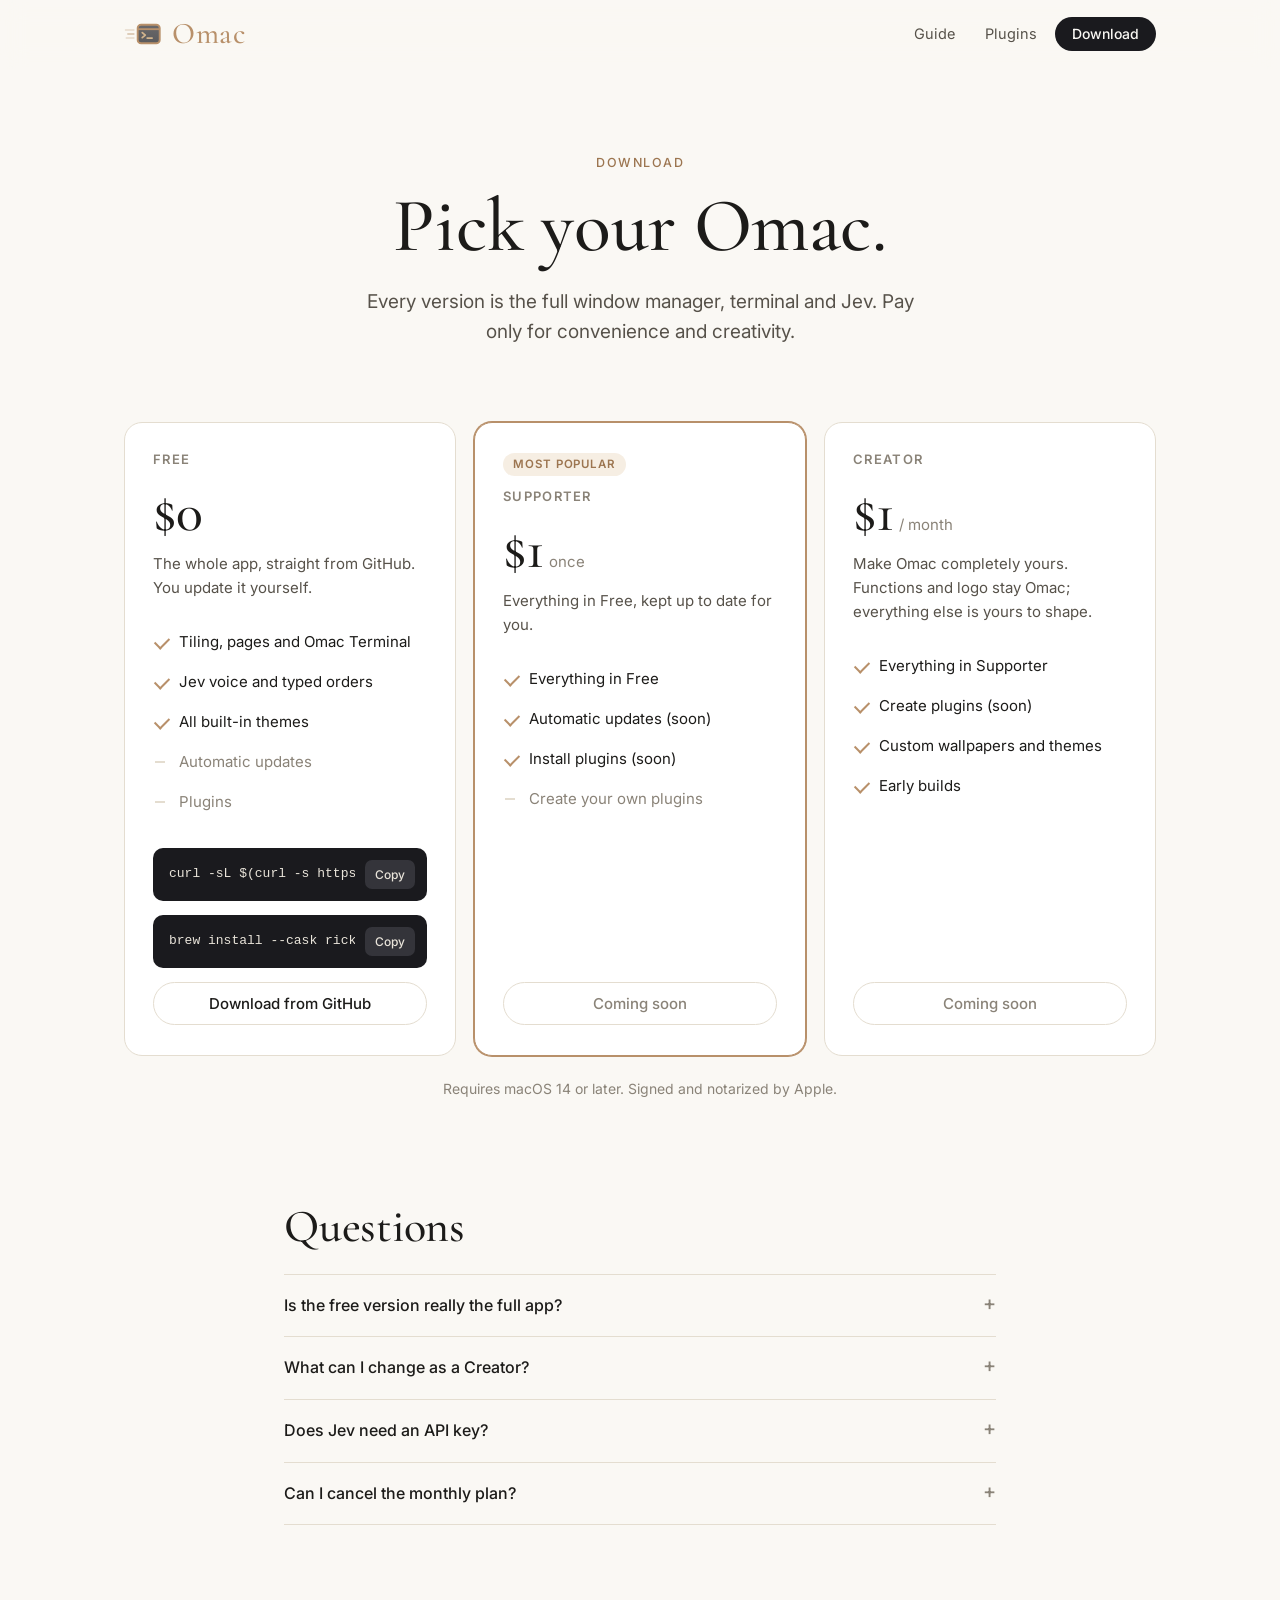
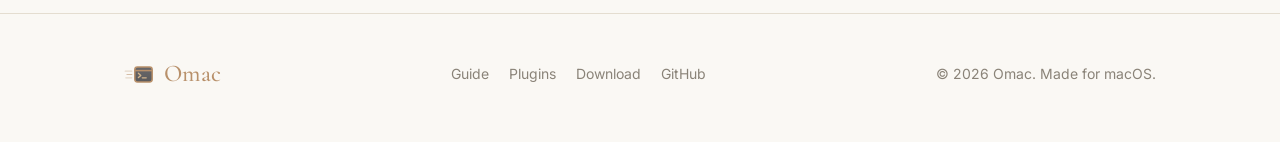
==== download.html @ 19d0bc52 "Download: Homebrew install Co-Authored-By: Claude Opus 5.5 <noreply@anthropic.com>" ====
<!doctype html><html lang="en"><head><meta charset="utf-8"><meta name="viewport" content="width=device-width,initial-scale=1">
<title>Download Omac</title><meta name="description" content="Omac is a tiling window manager for Mac with its own terminal and a voice partner, Jev.">
<link rel="icon" href="assets/omac-mark-light.svg"><link rel="stylesheet" href="assets/site.css"></head><body>
<header class="top"><div class="wrap nav">
<a class="brand" href="index.html"><img src="assets/omac-mark-light.svg" alt=""><span>Omac</span></a>
<nav class="links"><a href="guide.html" >Guide</a><a href="plugins.html" >Plugins</a><a class="btn btn-dark" href="download.html">Download</a></nav>
</div></header>
<main>
<div class="wrap hero" style="padding-bottom:40px">
  <div class="eyebrow">Download</div>
  <h1 style="margin-top:18px">Pick your Omac.</h1>
  <p class="lead">Every version is the full window manager, terminal and Jev. Pay only for convenience and creativity.</p>
</div>
<div class="wrap"><div class="tiers">
  <div class="tier">
    <div class="name">Free</div>
    <div class="price">$0</div>
    <p class="desc">The whole app, straight from GitHub. You update it yourself.</p>
    <ul><li>Tiling, pages and Omac Terminal</li><li>Jev voice and typed orders</li><li>All built-in themes</li><li class="no">Automatic updates</li><li class="no">Plugins</li></ul>
    <div class="cmd"><code>curl -sL $(curl -s https://api.github.com/repos/rickndanger-ctrl/omac/releases/latest | grep -o 'https://[^"]*\.dmg' | head -1) -o ~/Downloads/Omac.dmg && open ~/Downloads/Omac.dmg</code><button type="button">Copy</button></div>
    <div class="cmd"><code>brew install --cask rickndanger-ctrl/omac/omac</code><button type="button">Copy</button></div>
    <a class="btn btn-line" href="https://github.com/rickndanger-ctrl/omac/releases/latest">Download from GitHub</a>
  </div>
  <div class="tier featured">
    <span class="badge">Most popular</span>
    <div class="name">Supporter</div>
    <div class="price">$1<small>once</small></div>
    <p class="desc">Everything in Free, kept up to date for you.</p>
    <ul><li>Everything in Free</li><li>Automatic updates (soon)</li><li>Install plugins (soon)</li><li class="no">Create your own plugins</li></ul>
    <span class="btn btn-line" aria-disabled="true" style="justify-content:center;cursor:default;color:var(--ink-3)!important">Coming soon</span>
  </div>
  <div class="tier">
    <div class="name">Creator</div>
    <div class="price">$1<small>/ month</small></div>
    <p class="desc">Make Omac completely yours. Functions and logo stay Omac; everything else is yours to shape.</p>
    <ul><li>Everything in Supporter</li><li>Create plugins (soon)</li><li>Custom wallpapers and themes</li><li>Early builds</li></ul>
    <span class="btn btn-line" aria-disabled="true" style="justify-content:center;cursor:default;color:var(--ink-3)!important">Coming soon</span>
  </div>
</div>
<p class="muted" style="text-align:center;font-size:14px;margin-top:22px">Requires macOS 14 or later. Signed and notarized by Apple.</p>
</div>

<section><div class="wrap" style="max-width:760px">
  <h2 style="margin-bottom:22px">Questions</h2>
  <details><summary>Is the free version really the full app?</summary><p>Yes. Tiling, pages, Omac Terminal, Jev and every built-in theme. Paid versions add updates, plugins and creation tools.</p></details>
  <details><summary>What can I change as a Creator?</summary><p>Wallpapers, themes, and your own plugins. Omac's core functions and logo stay the same so it always works the way you expect.</p></details>
  <details><summary>Does Jev need an API key?</summary><p>Jev uses a key you add once in Settings. Simple window moves work offline.</p></details>
  <details><summary>Can I cancel the monthly plan?</summary><p>Any time. You keep the app and everything you made.</p></details>
</div></section>
</main>
<footer><div class="wrap row"><a class="brand" href="index.html"><img src="assets/omac-mark-light.svg" alt=""><span>Omac</span></a><nav><a href="guide.html">Guide</a><a href="plugins.html">Plugins</a><a href="download.html">Download</a><a href="https://github.com/rickndanger-ctrl/omac">GitHub</a></nav><span>© 2026 Omac. Made for macOS.</span></div></footer><script src="assets/site.js"></script></body></html>
---- assets/site.css ----
@import url('https://fonts.googleapis.com/css2?family=Cormorant+Garamond:wght@500;600&family=Inter:wght@400;500;600&family=JetBrains+Mono:wght@400;500&display=swap');

:root {
  --paper: #FAF8F4;
  --paper-2: #F2EEE6;
  --line: #E4DDD0;
  --ink: #1C1B19;
  --ink-2: #57524A;
  --ink-3: #8A8378;
  --tan: #B8906A;
  --tan-2: #9C7550;
  --tan-soft: #D2B48C;
  --smoke: #1A1A1E;
  --smoke-2: #26262B;
  --radius: 14px;
  --serif: 'Cormorant Garamond', Georgia, serif;
  --sans: 'Inter', -apple-system, BlinkMacSystemFont, 'Helvetica Neue', sans-serif;
  --mono: 'JetBrains Mono', ui-monospace, Menlo, monospace;
}

* { box-sizing: border-box; }
html { -webkit-text-size-adjust: 100%; }
body {
  margin: 0; background: var(--paper); color: var(--ink);
  font: 400 16px/1.6 var(--sans); -webkit-font-smoothing: antialiased;
}
a { color: inherit; text-decoration: none; }
img { max-width: 100%; display: block; }

.wrap { max-width: 1080px; margin: 0 auto; padding: 0 24px; }

/* Header */
header.top { position: sticky; top: 0; z-index: 10; background: rgba(250,248,244,.86); backdrop-filter: saturate(1.4) blur(12px); -webkit-backdrop-filter: saturate(1.4) blur(12px); border-bottom: 1px solid transparent; }
header.top.scrolled { border-bottom-color: var(--line); }
.nav { display: flex; align-items: center; justify-content: space-between; height: 68px; }
.brand { display: flex; align-items: center; gap: 10px; }
.brand img { width: 38px; height: auto; }
.brand span { font: 500 30px/1 var(--serif); letter-spacing: .02em; color: var(--tan); }
.links { display: flex; gap: 6px; align-items: center; }
.links a { font-size: 14.5px; color: var(--ink-2); padding: 8px 12px; border-radius: 999px; transition: color .15s, background .15s; }
.links a:hover { color: var(--ink); background: var(--paper-2); }
.links a.current { color: var(--ink); }
.links a.btn { color: var(--paper); }

/* Buttons */
.btn { display: inline-flex; align-items: center; gap: 8px; font: 500 15px/1 var(--sans); padding: 13px 20px; border-radius: 999px; border: 1px solid transparent; transition: background .15s, border-color .15s, transform .15s; cursor: pointer; }
.btn:active { transform: translateY(1px); }
.btn-dark { background: var(--smoke); color: var(--paper) !important; }
.btn-dark:hover { background: #000; }
.btn-tan { background: var(--tan); color: #fff !important; }
.btn-tan:hover { background: var(--tan-2); }
.btn-line { border-color: var(--line); color: var(--ink) !important; background: transparent; }
.btn-line:hover { border-color: var(--ink-3); }
.links .btn { padding: 9px 16px; font-size: 14px; }

/* Type */
.eyebrow { font: 500 12.5px/1 var(--sans); letter-spacing: .12em; text-transform: uppercase; color: var(--tan-2); }
h1, h2, h3 { font-family: var(--serif); font-weight: 500; letter-spacing: -.005em; margin: 0; }
h1 { font-size: clamp(44px, 7vw, 76px); line-height: 1.02; }
h2 { font-size: clamp(32px, 4.4vw, 46px); line-height: 1.08; }
h3 { font-size: 26px; line-height: 1.15; }
p.lead { font-size: 19px; color: var(--ink-2); max-width: 560px; }
.muted { color: var(--ink-3); }

/* Hero */
.hero { padding: 88px 0 56px; text-align: center; }
.hero .lead { margin: 22px auto 34px; }
.hero .actions { display: flex; gap: 12px; justify-content: center; flex-wrap: wrap; }
.hero .note { margin-top: 16px; font-size: 13.5px; color: var(--ink-3); }

/* Terminal */
.term { background: linear-gradient(180deg, var(--smoke-2), var(--smoke)); border-radius: 16px; box-shadow: 0 30px 60px -30px rgba(28,27,25,.45), 0 0 0 1px rgba(0,0,0,.04); overflow: hidden; text-align: left; }
.term .bar { display: flex; align-items: center; gap: 8px; padding: 13px 16px; border-bottom: 1px solid rgba(255,255,255,.06); }
.term .dot { width: 11px; height: 11px; border-radius: 50%; background: #3A3A40; }
.term .title { margin-left: 10px; font: 500 12.5px/1 var(--sans); color: #8E8A84; }
.term pre { margin: 0; padding: 22px 24px 26px; font: 400 14.5px/1.75 var(--mono); color: #E9E4DA; white-space: pre-wrap; word-break: break-word; }
.term .p { color: var(--tan-soft); }
.term .j { color: #CDB08A; }
.term .d { color: #8E8A84; }
.term.framed { outline: 3px solid #F2C94C; outline-offset: -3px; }
.showcase { max-width: 820px; margin: 12px auto 0; }

/* Sections */
section { padding: 88px 0; }
section.alt { background: var(--paper-2); border-top: 1px solid var(--line); border-bottom: 1px solid var(--line); }
.head { max-width: 640px; margin-bottom: 44px; }
.head p { color: var(--ink-2); font-size: 17.5px; margin: 14px 0 0; }
.grid { display: grid; gap: 18px; grid-template-columns: repeat(3, 1fr); }
.card { background: #fff; border: 1px solid var(--line); border-radius: var(--radius); padding: 26px; }
.card h3 { font-size: 24px; margin-bottom: 8px; }
.card p { margin: 0; color: var(--ink-2); font-size: 15.5px; }
.card .k { font: 500 12px/1 var(--mono); color: var(--tan-2); background: var(--paper-2); border: 1px solid var(--line); border-radius: 6px; padding: 5px 7px; display: inline-block; margin-bottom: 16px; }

.split { display: grid; grid-template-columns: 1fr 1.1fr; gap: 56px; align-items: center; }
.list { list-style: none; padding: 0; margin: 24px 0 0; }
.list li { padding: 14px 0; border-top: 1px solid var(--line); display: flex; gap: 14px; }
.list li:last-child { border-bottom: 1px solid var(--line); }
.list b { font-weight: 600; min-width: 132px; }
.list span { color: var(--ink-2); }
kbd { font: 500 12.5px/1 var(--mono); background: #fff; border: 1px solid var(--line); border-bottom-width: 2px; border-radius: 6px; padding: 4px 7px; }

/* Pricing */
.tiers { display: grid; grid-template-columns: repeat(3, 1fr); gap: 18px; align-items: stretch; }
.tier { min-width: 0; background: #fff; border: 1px solid var(--line); border-radius: 18px; padding: 30px 28px; display: flex; flex-direction: column; }
.tier.featured { border-color: var(--tan); box-shadow: 0 0 0 1px var(--tan); }
.tier .name { font: 600 13px/1 var(--sans); letter-spacing: .1em; text-transform: uppercase; color: var(--ink-3); }
.tier .price { font: 500 56px/1 var(--serif); margin: 18px 0 4px; }
.tier .price small { font: 400 15px var(--sans); color: var(--ink-3); margin-left: 4px; }
.tier .desc { color: var(--ink-2); font-size: 15px; margin: 8px 0 22px; min-height: 48px; }
.tier ul { list-style: none; padding: 0; margin: 0 0 26px; flex: 1; }
.tier li { font-size: 15px; padding: 8px 0 8px 26px; position: relative; color: var(--ink); }
.tier li::before { content: ''; position: absolute; left: 2px; top: 15px; width: 12px; height: 7px; border-left: 2px solid var(--tan); border-bottom: 2px solid var(--tan); transform: rotate(-45deg); }
.tier li.no { color: var(--ink-3); }
.tier li.no::before { border: 0; height: 2px; width: 10px; background: var(--line); top: 19px; transform: none; }
.tier .btn { justify-content: center; width: 100%; }
.badge { align-self: flex-start; font: 600 11.5px/1 var(--sans); letter-spacing: .08em; text-transform: uppercase; color: var(--tan-2); background: #F6EEE3; border-radius: 999px; padding: 6px 10px; margin-bottom: 14px; }

.cmd { display: flex; align-items: center; gap: 10px; background: var(--smoke); color: #E9E4DA; border-radius: 10px; padding: 12px 12px 12px 16px; font: 400 13px/1.4 var(--mono); margin: 0 0 14px; }
.cmd code { flex: 1; min-width: 0; overflow-x: auto; white-space: nowrap; scrollbar-width: none; }
.cmd button { font: 500 12px var(--sans); background: #34343A; color: #E9E4DA; border: 0; border-radius: 7px; padding: 7px 10px; cursor: pointer; }
.cmd button:hover { background: #45454C; }

/* Steps */
.steps { counter-reset: s; display: grid; gap: 14px; }
.step { display: grid; grid-template-columns: 44px 1fr; gap: 18px; background: #fff; border: 1px solid var(--line); border-radius: var(--radius); padding: 22px 24px; }
.step::before { counter-increment: s; content: counter(s); font: 500 26px/1 var(--serif); color: var(--tan); }
.step h3 { font-size: 23px; margin-bottom: 4px; }
.step p { margin: 0; color: var(--ink-2); }

/* FAQ */
details { border-top: 1px solid var(--line); padding: 18px 0; }
details:last-of-type { border-bottom: 1px solid var(--line); }
summary { cursor: pointer; font-weight: 500; list-style: none; display: flex; justify-content: space-between; }
summary::after { content: '+'; color: var(--ink-3); font-size: 20px; line-height: 1; }
details[open] summary::after { content: '–'; }
details p { color: var(--ink-2); margin: 10px 0 0; }

/* Footer */
footer { padding: 48px 0 56px; border-top: 1px solid var(--line); font-size: 14px; color: var(--ink-3); }
footer .row { display: flex; justify-content: space-between; align-items: center; gap: 20px; flex-wrap: wrap; }
footer .brand span { font-size: 24px; }
footer .brand img { width: 30px; }
footer nav { display: flex; gap: 20px; }
footer nav a:hover { color: var(--ink); }

@media (max-width: 860px) {
  .grid, .tiers { grid-template-columns: 1fr; }
  .split { grid-template-columns: 1fr; gap: 32px; }
  .links a:not(.btn) { display: none; }
  .hero { padding-top: 56px; }
  section { padding: 64px 0; }
  .list li { flex-direction: column; gap: 2px; }
}
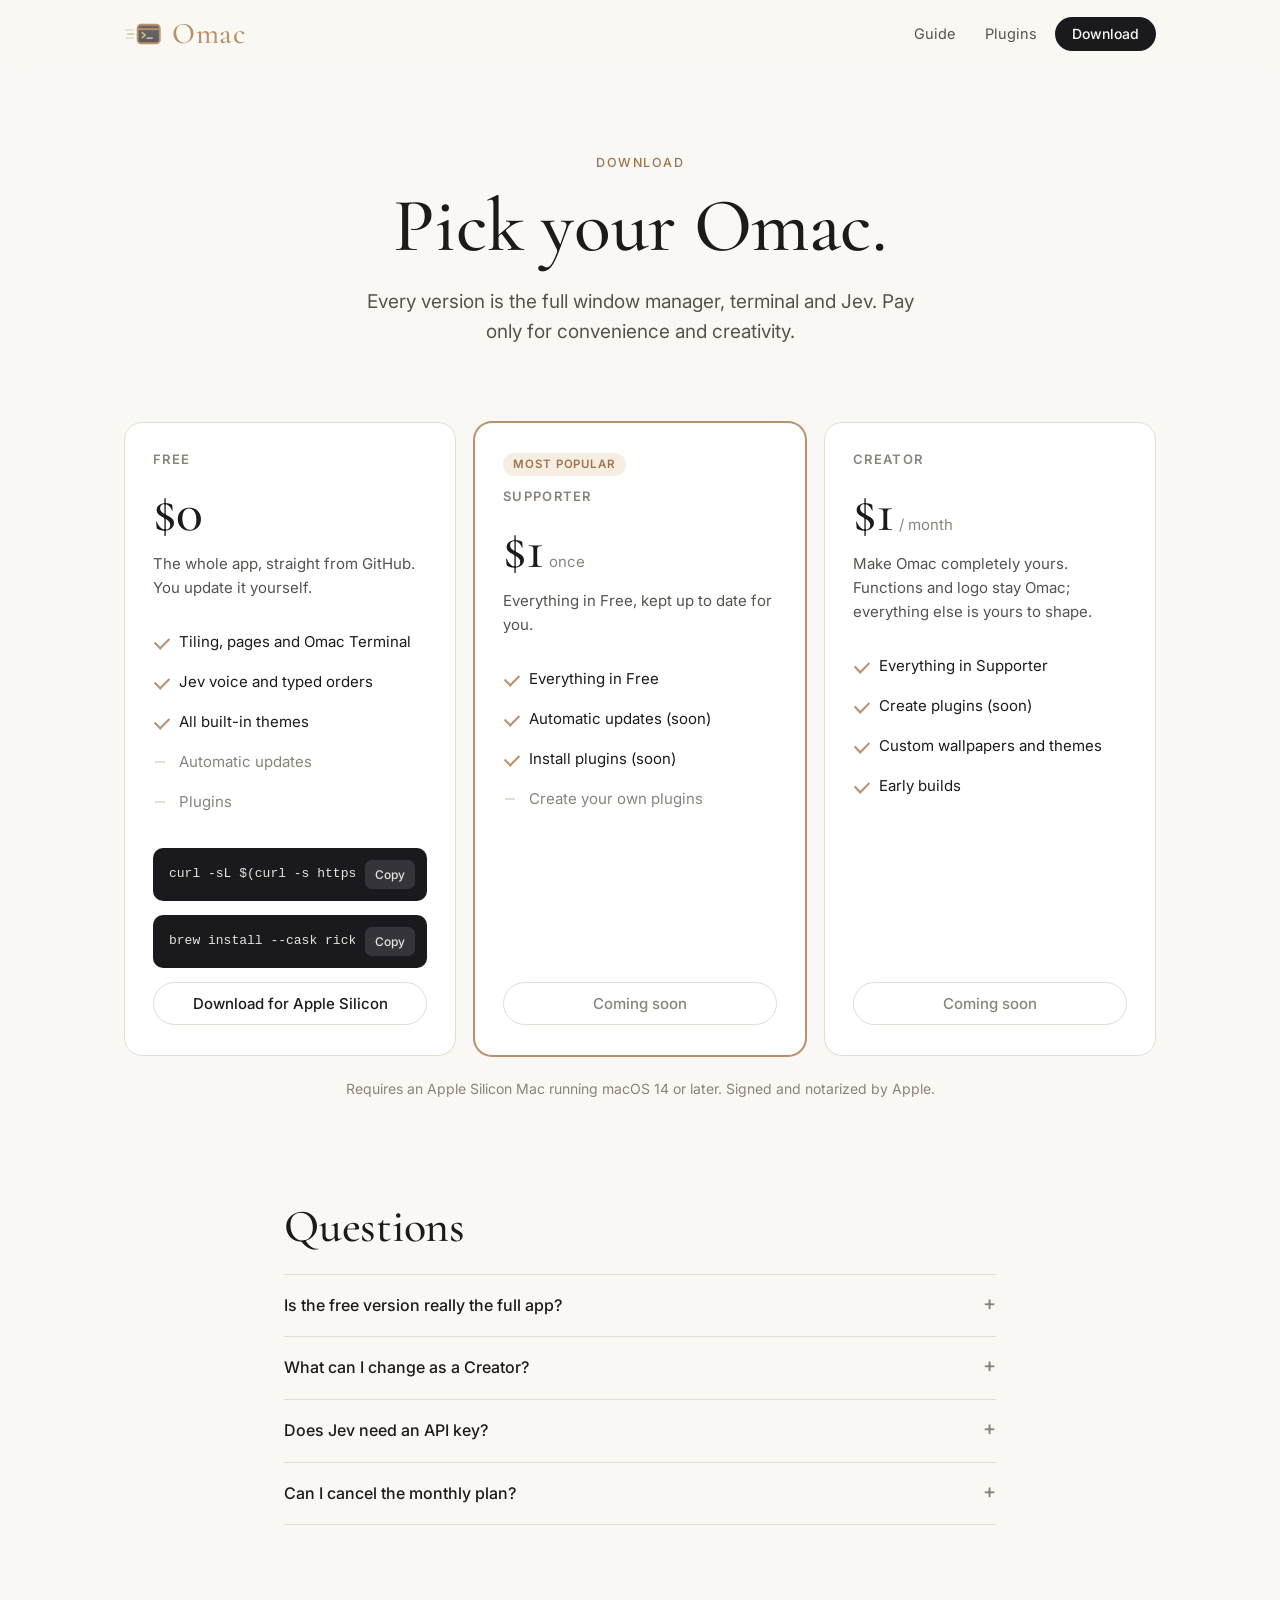
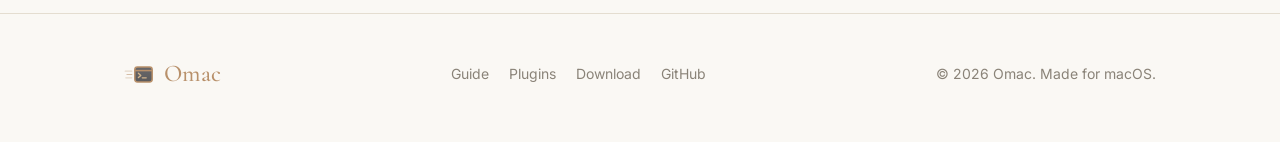
==== commit 3ffa216e: "site: feature demo and label Apple Silicon downloads" ====
--- a/download.html
+++ b/download.html
@@ -19,7 +19,7 @@
     <ul><li>Tiling, pages and Omac Terminal</li><li>Jev voice and typed orders</li><li>All built-in themes</li><li class="no">Automatic updates</li><li class="no">Plugins</li></ul>
     <div class="cmd"><code>curl -sL $(curl -s https://api.github.com/repos/rickndanger-ctrl/omac/releases/latest | grep -o 'https://[^"]*\.dmg' | head -1) -o ~/Downloads/Omac.dmg && open ~/Downloads/Omac.dmg</code><button type="button">Copy</button></div>
     <div class="cmd"><code>brew install --cask rickndanger-ctrl/omac/omac</code><button type="button">Copy</button></div>
-    <a class="btn btn-line" href="https://github.com/rickndanger-ctrl/omac/releases/latest">Download from GitHub</a>
+    <a class="btn btn-line" href="https://github.com/rickndanger-ctrl/omac/releases/latest">Download for Apple Silicon</a>
   </div>
   <div class="tier featured">
     <span class="badge">Most popular</span>
@@ -37,7 +37,7 @@
     <span class="btn btn-line" aria-disabled="true" style="justify-content:center;cursor:default;color:var(--ink-3)!important">Coming soon</span>
   </div>
 </div>
-<p class="muted" style="text-align:center;font-size:14px;margin-top:22px">Requires macOS 14 or later. Signed and notarized by Apple.</p>
+<p class="muted" style="text-align:center;font-size:14px;margin-top:22px">Requires an Apple Silicon Mac running macOS 14 or later. Signed and notarized by Apple.</p>
 </div>
 
 <section><div class="wrap" style="max-width:760px">
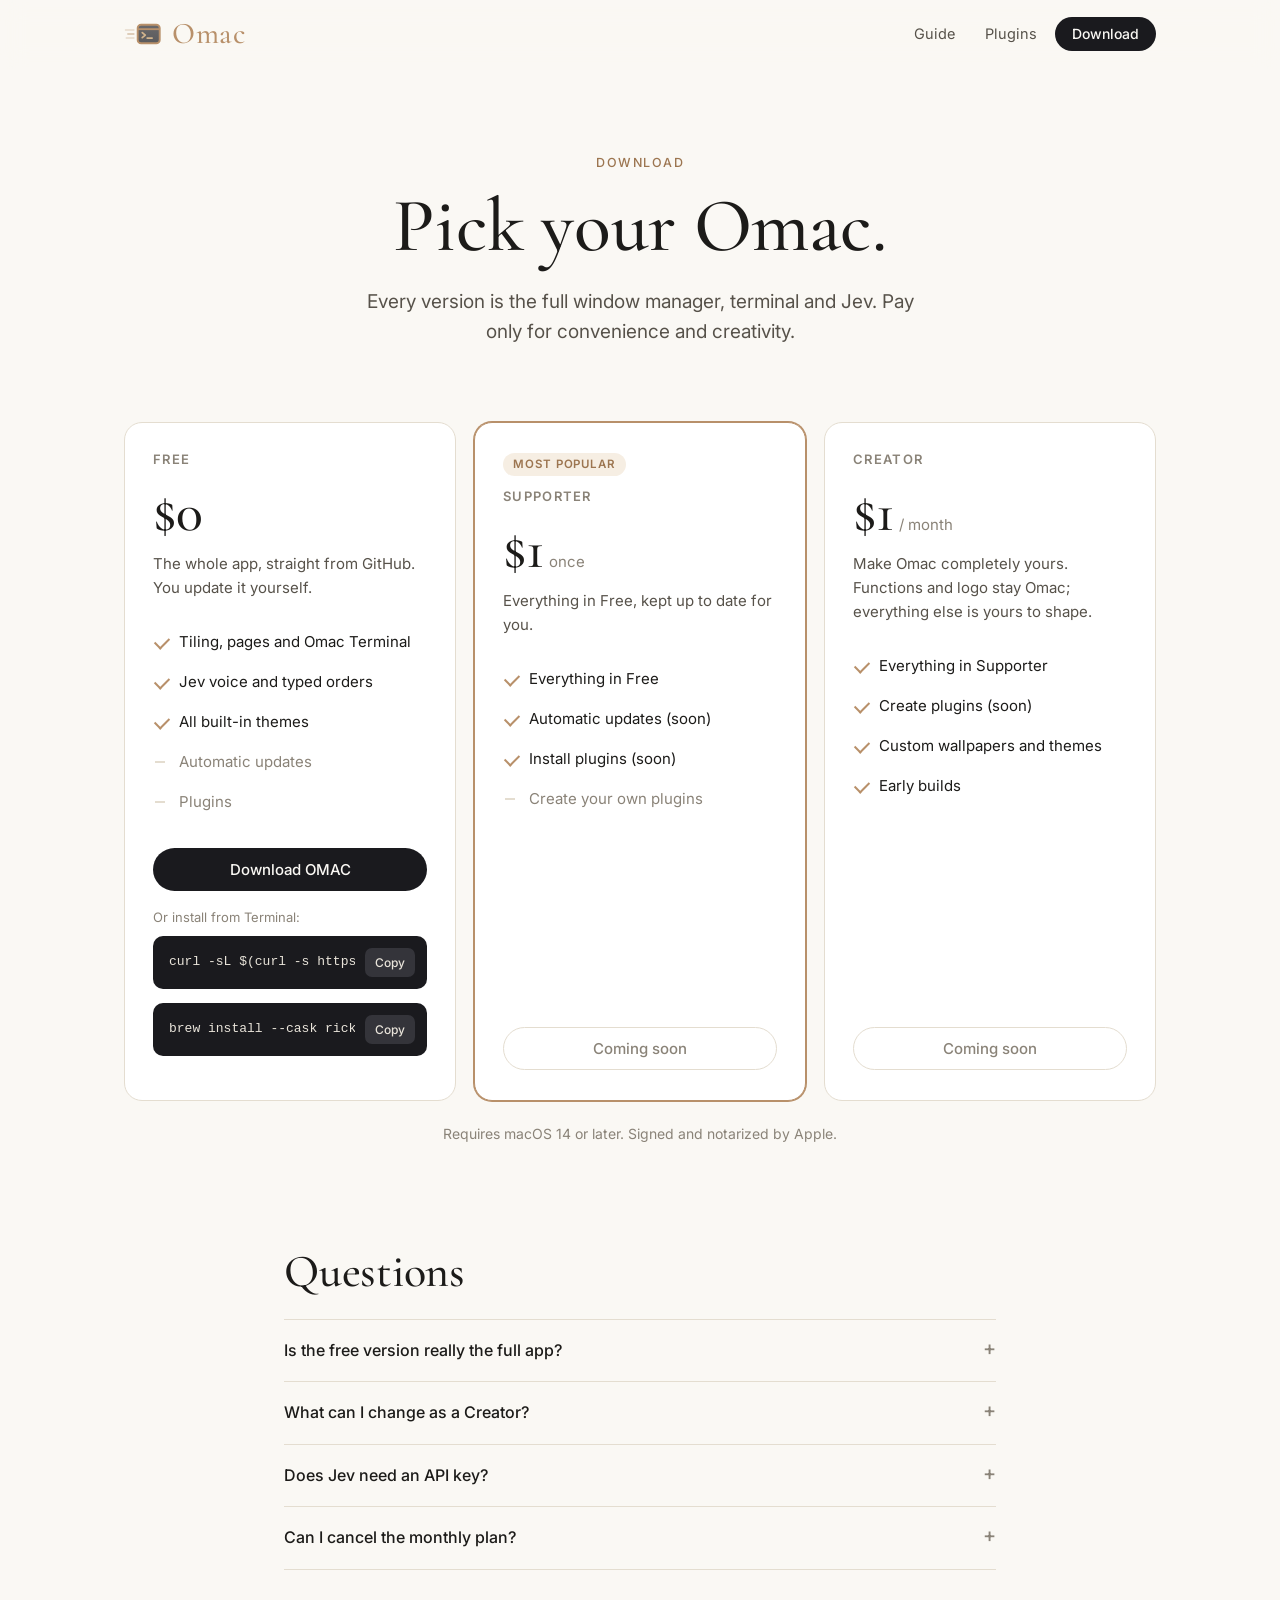
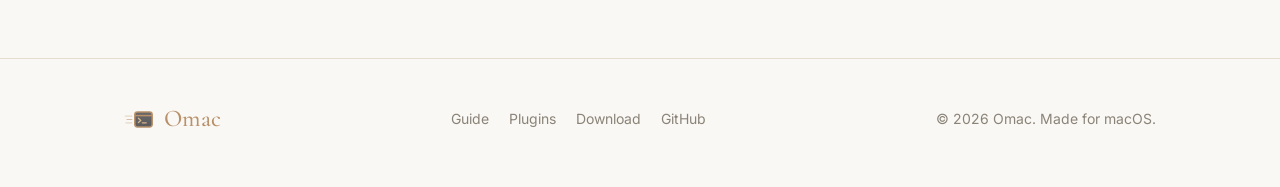
==== commit f5402eee: "Download: big Download button first; terminal commands underneath Co-Authored-By: Claude Opus 5.5 <n" ====
--- a/download.html
+++ b/download.html
@@ -17,9 +17,11 @@
     <div class="price">$0</div>
     <p class="desc">The whole app, straight from GitHub. You update it yourself.</p>
     <ul><li>Tiling, pages and Omac Terminal</li><li>Jev voice and typed orders</li><li>All built-in themes</li><li class="no">Automatic updates</li><li class="no">Plugins</li></ul>
+    <a class="btn btn-dark" href="https://github.com/rickndanger-ctrl/omac/releases/latest" style="justify-content:center;width:100%;margin-bottom:16px">Download OMAC</a>
+    <p class="muted" style="font-size:13px;margin:0 0 8px">Or install from Terminal:</p>
     <div class="cmd"><code>curl -sL $(curl -s https://api.github.com/repos/rickndanger-ctrl/omac/releases/latest | grep -o 'https://[^"]*\.dmg' | head -1) -o ~/Downloads/Omac.dmg && open ~/Downloads/Omac.dmg</code><button type="button">Copy</button></div>
     <div class="cmd"><code>brew install --cask rickndanger-ctrl/omac/omac</code><button type="button">Copy</button></div>
-    <a class="btn btn-line" href="https://github.com/rickndanger-ctrl/omac/releases/latest">Download for Apple Silicon</a>
+
   </div>
   <div class="tier featured">
     <span class="badge">Most popular</span>
@@ -37,7 +39,7 @@
     <span class="btn btn-line" aria-disabled="true" style="justify-content:center;cursor:default;color:var(--ink-3)!important">Coming soon</span>
   </div>
 </div>
-<p class="muted" style="text-align:center;font-size:14px;margin-top:22px">Requires an Apple Silicon Mac running macOS 14 or later. Signed and notarized by Apple.</p>
+<p class="muted" style="text-align:center;font-size:14px;margin-top:22px">Requires macOS 14 or later. Signed and notarized by Apple.</p>
 </div>
 
 <section><div class="wrap" style="max-width:760px">
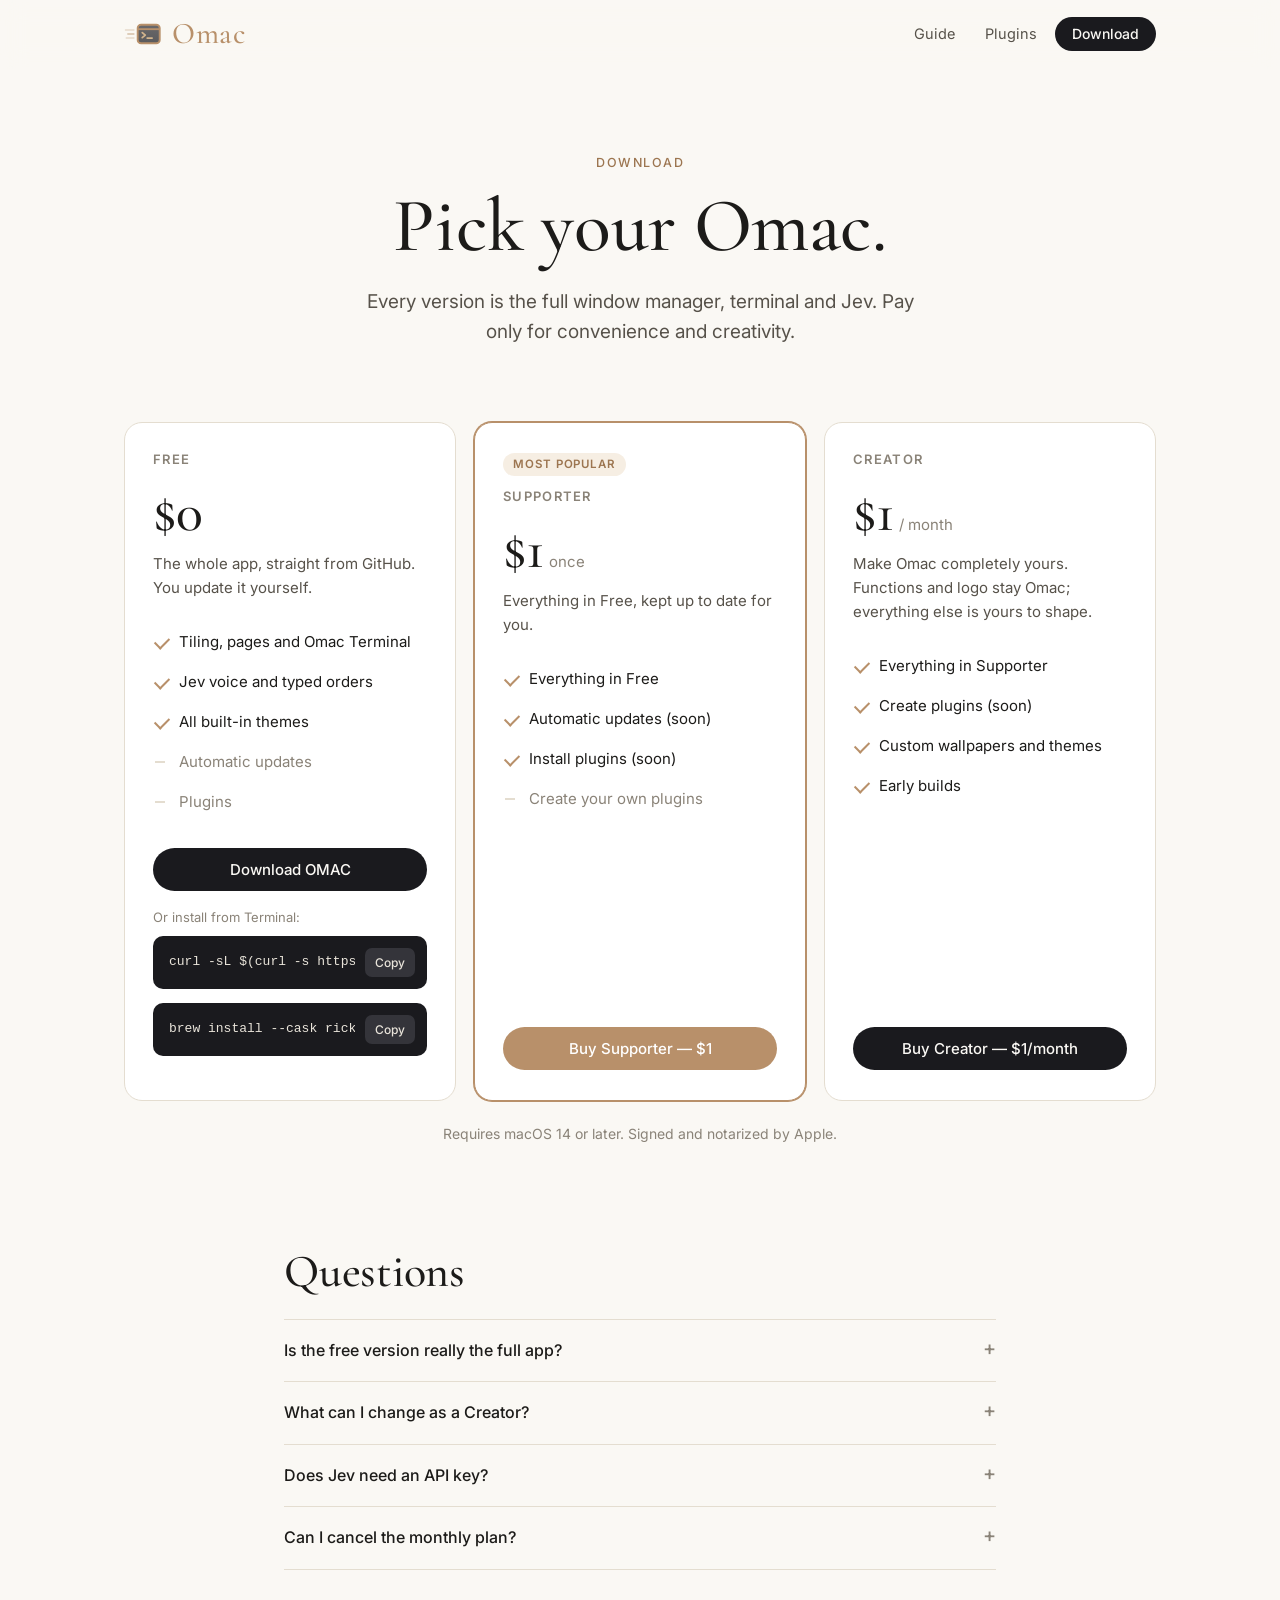
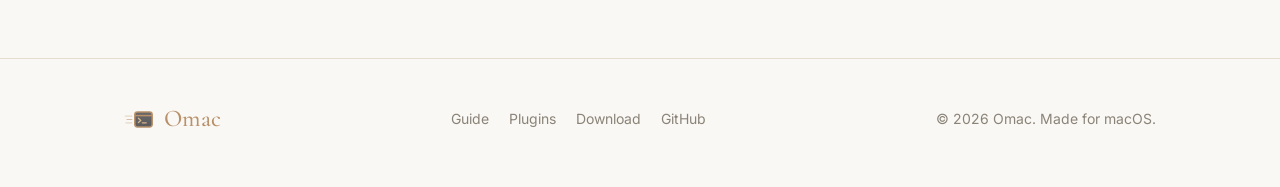
==== commit a4035ea4: "Site: turn on Supporter and Creator purchases Co-Authored-By: Claude Sonnet 5.5 <noreply@anthropic.c" ====
--- a/download.html
+++ b/download.html
@@ -17,7 +17,7 @@
     <div class="price">$0</div>
     <p class="desc">The whole app, straight from GitHub. You update it yourself.</p>
     <ul><li>Tiling, pages and Omac Terminal</li><li>Jev voice and typed orders</li><li>All built-in themes</li><li class="no">Automatic updates</li><li class="no">Plugins</li></ul>
-    <a class="btn btn-dark" href="https://github.com/rickndanger-ctrl/omac/releases/latest" style="justify-content:center;width:100%;margin-bottom:16px">Download OMAC</a>
+    <a class="btn btn-dark" href="https://github.com/rickndanger-ctrl/omac/releases/latest/download/OMAC.dmg" style="justify-content:center;width:100%;margin-bottom:16px">Download OMAC</a>
     <p class="muted" style="font-size:13px;margin:0 0 8px">Or install from Terminal:</p>
     <div class="cmd"><code>curl -sL $(curl -s https://api.github.com/repos/rickndanger-ctrl/omac/releases/latest | grep -o 'https://[^"]*\.dmg' | head -1) -o ~/Downloads/Omac.dmg && open ~/Downloads/Omac.dmg</code><button type="button">Copy</button></div>
     <div class="cmd"><code>brew install --cask rickndanger-ctrl/omac/omac</code><button type="button">Copy</button></div>
@@ -29,14 +29,14 @@
     <div class="price">$1<small>once</small></div>
     <p class="desc">Everything in Free, kept up to date for you.</p>
     <ul><li>Everything in Free</li><li>Automatic updates (soon)</li><li>Install plugins (soon)</li><li class="no">Create your own plugins</li></ul>
-    <span class="btn btn-line" aria-disabled="true" style="justify-content:center;cursor:default;color:var(--ink-3)!important">Coming soon</span>
+    <a class="btn btn-tan" href="https://getomac.lemonsqueezy.com/checkout/buy/ee8caa9b-859d-4a25-8bcc-181490e19bf2" style="justify-content:center;width:100%">Buy Supporter — $1</a>
   </div>
   <div class="tier">
     <div class="name">Creator</div>
     <div class="price">$1<small>/ month</small></div>
     <p class="desc">Make Omac completely yours. Functions and logo stay Omac; everything else is yours to shape.</p>
     <ul><li>Everything in Supporter</li><li>Create plugins (soon)</li><li>Custom wallpapers and themes</li><li>Early builds</li></ul>
-    <span class="btn btn-line" aria-disabled="true" style="justify-content:center;cursor:default;color:var(--ink-3)!important">Coming soon</span>
+    <a class="btn btn-dark" href="https://getomac.lemonsqueezy.com/checkout/buy/1d53c1a7-3a0c-4bc6-9d89-01c53b2e0acd" style="justify-content:center;width:100%">Buy Creator — $1/month</a>
   </div>
 </div>
 <p class="muted" style="text-align:center;font-size:14px;margin-top:22px">Requires macOS 14 or later. Signed and notarized by Apple.</p>
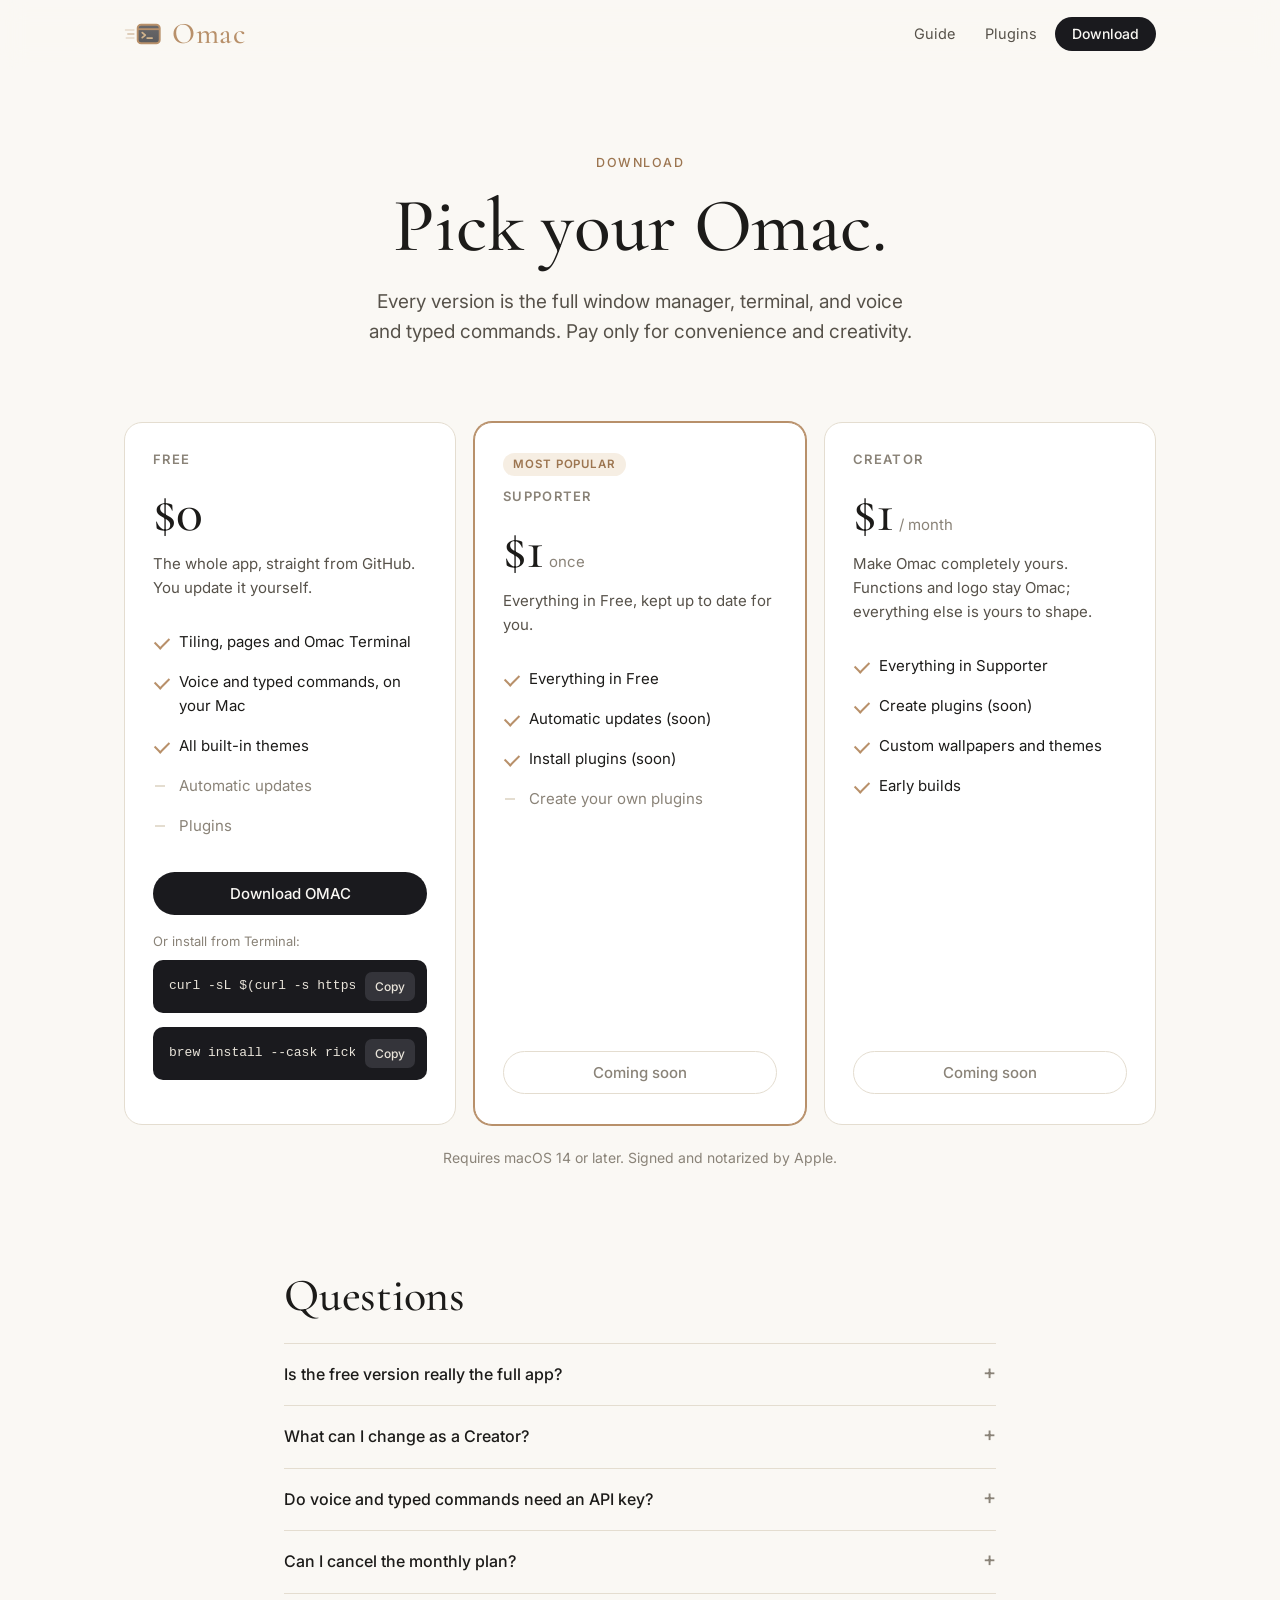
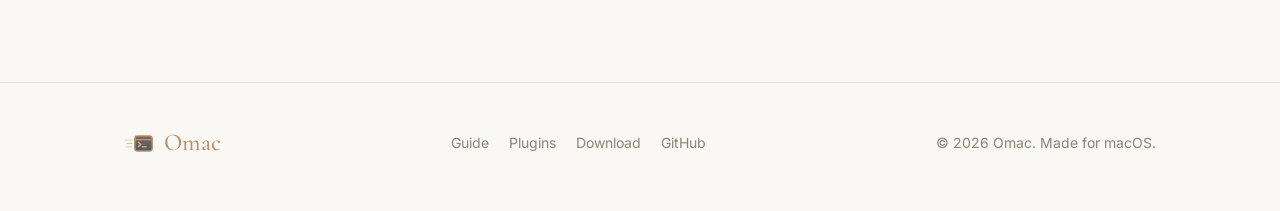
==== commit 89ab5929: "Site: voice and typed commands run on your Mac; remove Jev wording Matches Beta 28 RC61, where windo" ====
--- a/download.html
+++ b/download.html
@@ -1,5 +1,5 @@
 <!doctype html><html lang="en"><head><meta charset="utf-8"><meta name="viewport" content="width=device-width,initial-scale=1">
-<title>Download Omac</title><meta name="description" content="Omac is a tiling window manager for Mac with its own terminal and a voice partner, Jev.">
+<title>Download Omac</title><meta name="description" content="Omac is a tiling window manager for Mac with its own terminal and voice and typed commands that run on your Mac.">
 <link rel="icon" href="assets/omac-mark-light.svg"><link rel="stylesheet" href="assets/site.css"></head><body>
 <header class="top"><div class="wrap nav">
 <a class="brand" href="index.html"><img src="assets/omac-mark-light.svg" alt=""><span>Omac</span></a>
@@ -9,14 +9,14 @@
 <div class="wrap hero" style="padding-bottom:40px">
   <div class="eyebrow">Download</div>
   <h1 style="margin-top:18px">Pick your Omac.</h1>
-  <p class="lead">Every version is the full window manager, terminal and Jev. Pay only for convenience and creativity.</p>
+  <p class="lead">Every version is the full window manager, terminal, and voice and typed commands. Pay only for convenience and creativity.</p>
 </div>
 <div class="wrap"><div class="tiers">
   <div class="tier">
     <div class="name">Free</div>
     <div class="price">$0</div>
     <p class="desc">The whole app, straight from GitHub. You update it yourself.</p>
-    <ul><li>Tiling, pages and Omac Terminal</li><li>Jev voice and typed orders</li><li>All built-in themes</li><li class="no">Automatic updates</li><li class="no">Plugins</li></ul>
+    <ul><li>Tiling, pages and Omac Terminal</li><li>Voice and typed commands, on your Mac</li><li>All built-in themes</li><li class="no">Automatic updates</li><li class="no">Plugins</li></ul>
     <a class="btn btn-dark" href="https://github.com/rickndanger-ctrl/omac/releases/latest/download/OMAC.dmg" style="justify-content:center;width:100%;margin-bottom:16px">Download OMAC</a>
     <p class="muted" style="font-size:13px;margin:0 0 8px">Or install from Terminal:</p>
     <div class="cmd"><code>curl -sL $(curl -s https://api.github.com/repos/rickndanger-ctrl/omac/releases/latest | grep -o 'https://[^"]*\.dmg' | head -1) -o ~/Downloads/Omac.dmg && open ~/Downloads/Omac.dmg</code><button type="button">Copy</button></div>
@@ -29,14 +29,14 @@
     <div class="price">$1<small>once</small></div>
     <p class="desc">Everything in Free, kept up to date for you.</p>
     <ul><li>Everything in Free</li><li>Automatic updates (soon)</li><li>Install plugins (soon)</li><li class="no">Create your own plugins</li></ul>
-    <a class="btn btn-tan" href="https://getomac.lemonsqueezy.com/checkout/buy/ee8caa9b-859d-4a25-8bcc-181490e19bf2" style="justify-content:center;width:100%">Buy Supporter — $1</a>
+    <span class="btn btn-line" aria-disabled="true" style="justify-content:center;cursor:default;color:var(--ink-3)!important">Coming soon</span>
   </div>
   <div class="tier">
     <div class="name">Creator</div>
     <div class="price">$1<small>/ month</small></div>
     <p class="desc">Make Omac completely yours. Functions and logo stay Omac; everything else is yours to shape.</p>
     <ul><li>Everything in Supporter</li><li>Create plugins (soon)</li><li>Custom wallpapers and themes</li><li>Early builds</li></ul>
-    <a class="btn btn-dark" href="https://getomac.lemonsqueezy.com/checkout/buy/1d53c1a7-3a0c-4bc6-9d89-01c53b2e0acd" style="justify-content:center;width:100%">Buy Creator — $1/month</a>
+    <span class="btn btn-line" aria-disabled="true" style="justify-content:center;cursor:default;color:var(--ink-3)!important">Coming soon</span>
   </div>
 </div>
 <p class="muted" style="text-align:center;font-size:14px;margin-top:22px">Requires macOS 14 or later. Signed and notarized by Apple.</p>
@@ -44,9 +44,9 @@
 
 <section><div class="wrap" style="max-width:760px">
   <h2 style="margin-bottom:22px">Questions</h2>
-  <details><summary>Is the free version really the full app?</summary><p>Yes. Tiling, pages, Omac Terminal, Jev and every built-in theme. Paid versions add updates, plugins and creation tools.</p></details>
+  <details><summary>Is the free version really the full app?</summary><p>Yes. Tiling, pages, Omac Terminal, voice and typed commands, and every built-in theme. Paid versions add updates, plugins and creation tools.</p></details>
   <details><summary>What can I change as a Creator?</summary><p>Wallpapers, themes, and your own plugins. Omac's core functions and logo stay the same so it always works the way you expect.</p></details>
-  <details><summary>Does Jev need an API key?</summary><p>Jev uses a key you add once in Settings. Simple window moves work offline.</p></details>
+  <details><summary>Do voice and typed commands need an API key?</summary><p>No. OMAC handles window commands on your Mac. Voice needs microphone permission and on-device speech recognition.</p></details>
   <details><summary>Can I cancel the monthly plan?</summary><p>Any time. You keep the app and everything you made.</p></details>
 </div></section>
 </main>
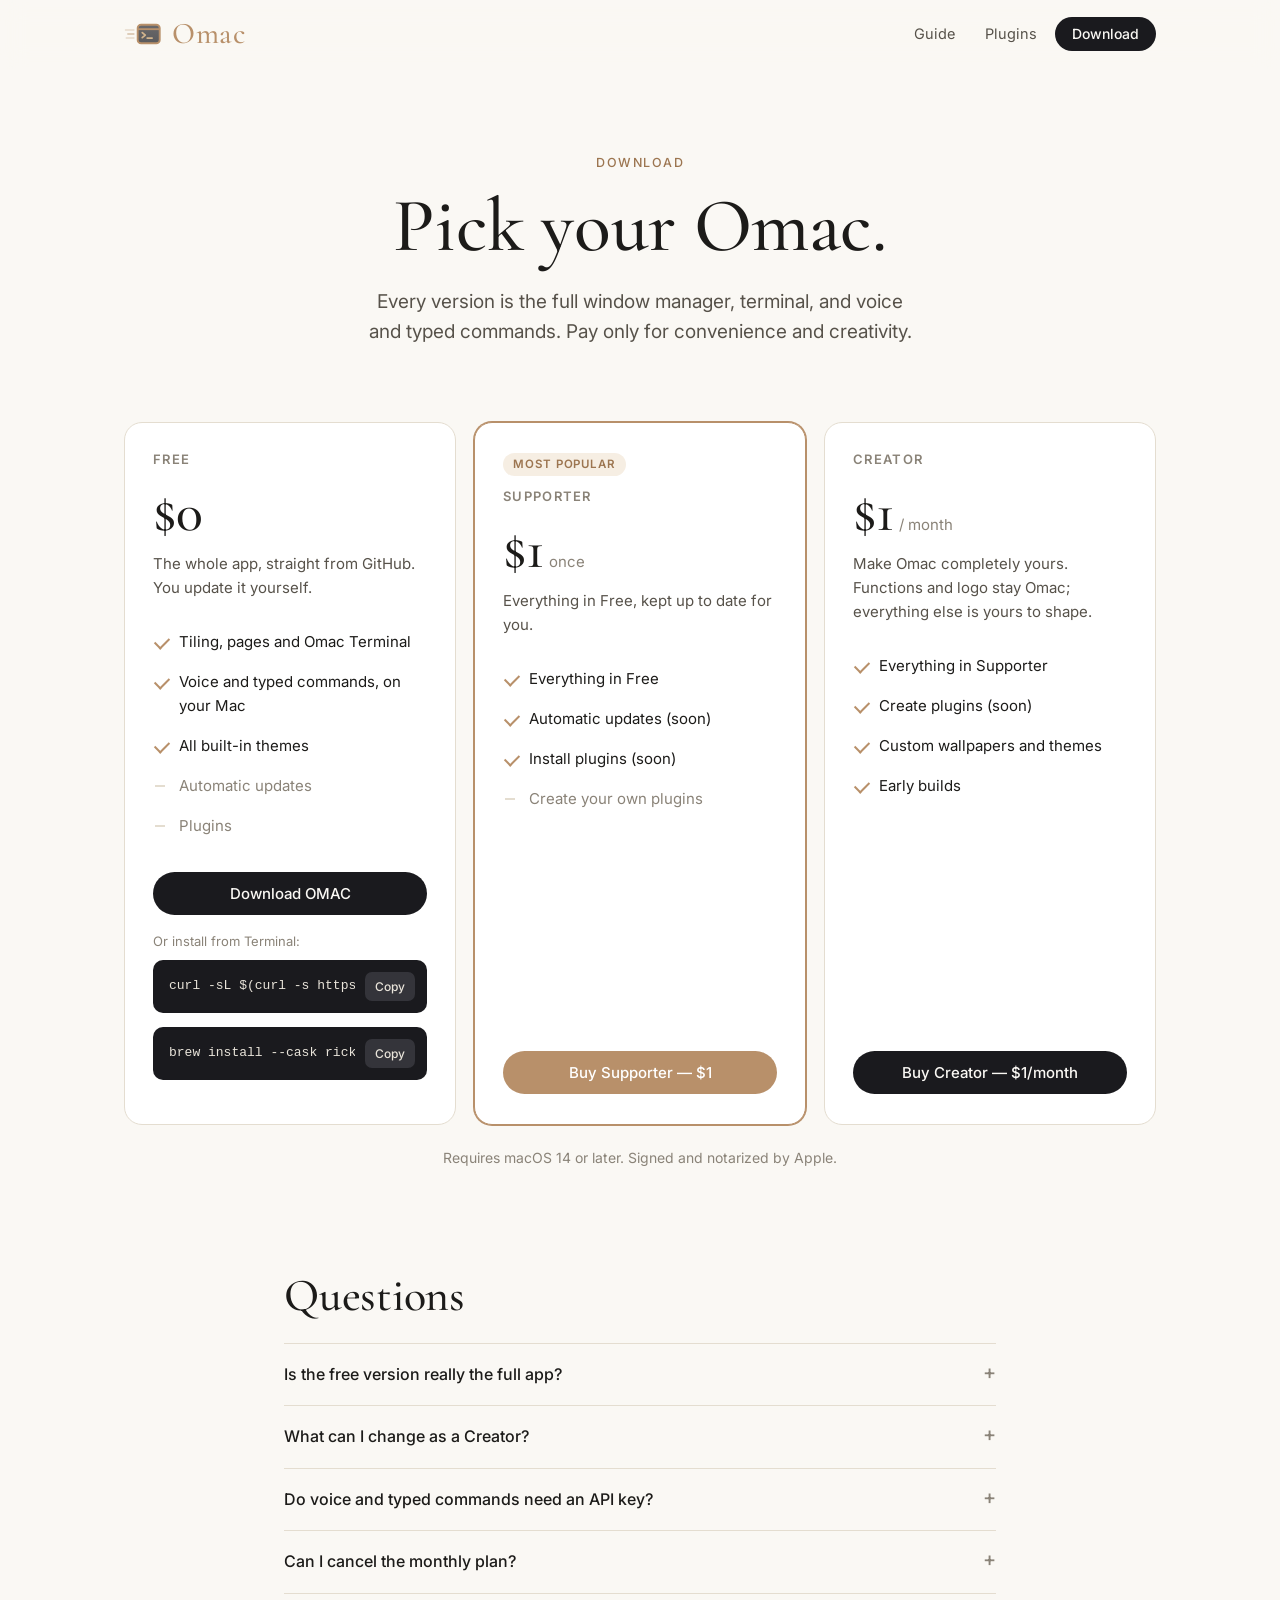
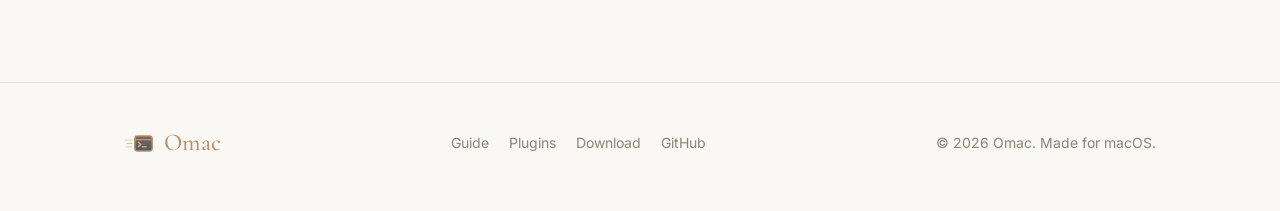
==== commit 8886a65f: "Merge a4035ea488a69414c6e01ee9391fb5e9527192a1 into 3d8c498b42051fcc462c318343e381093b97fdf7" ====
--- a/download.html
+++ b/download.html
@@ -29,14 +29,14 @@
     <div class="price">$1<small>once</small></div>
     <p class="desc">Everything in Free, kept up to date for you.</p>
     <ul><li>Everything in Free</li><li>Automatic updates (soon)</li><li>Install plugins (soon)</li><li class="no">Create your own plugins</li></ul>
-    <span class="btn btn-line" aria-disabled="true" style="justify-content:center;cursor:default;color:var(--ink-3)!important">Coming soon</span>
+    <a class="btn btn-tan" href="https://getomac.lemonsqueezy.com/checkout/buy/ee8caa9b-859d-4a25-8bcc-181490e19bf2" style="justify-content:center;width:100%">Buy Supporter — $1</a>
   </div>
   <div class="tier">
     <div class="name">Creator</div>
     <div class="price">$1<small>/ month</small></div>
     <p class="desc">Make Omac completely yours. Functions and logo stay Omac; everything else is yours to shape.</p>
     <ul><li>Everything in Supporter</li><li>Create plugins (soon)</li><li>Custom wallpapers and themes</li><li>Early builds</li></ul>
-    <span class="btn btn-line" aria-disabled="true" style="justify-content:center;cursor:default;color:var(--ink-3)!important">Coming soon</span>
+    <a class="btn btn-dark" href="https://getomac.lemonsqueezy.com/checkout/buy/1d53c1a7-3a0c-4bc6-9d89-01c53b2e0acd" style="justify-content:center;width:100%">Buy Creator — $1/month</a>
   </div>
 </div>
 <p class="muted" style="text-align:center;font-size:14px;margin-top:22px">Requires macOS 14 or later. Signed and notarized by Apple.</p>
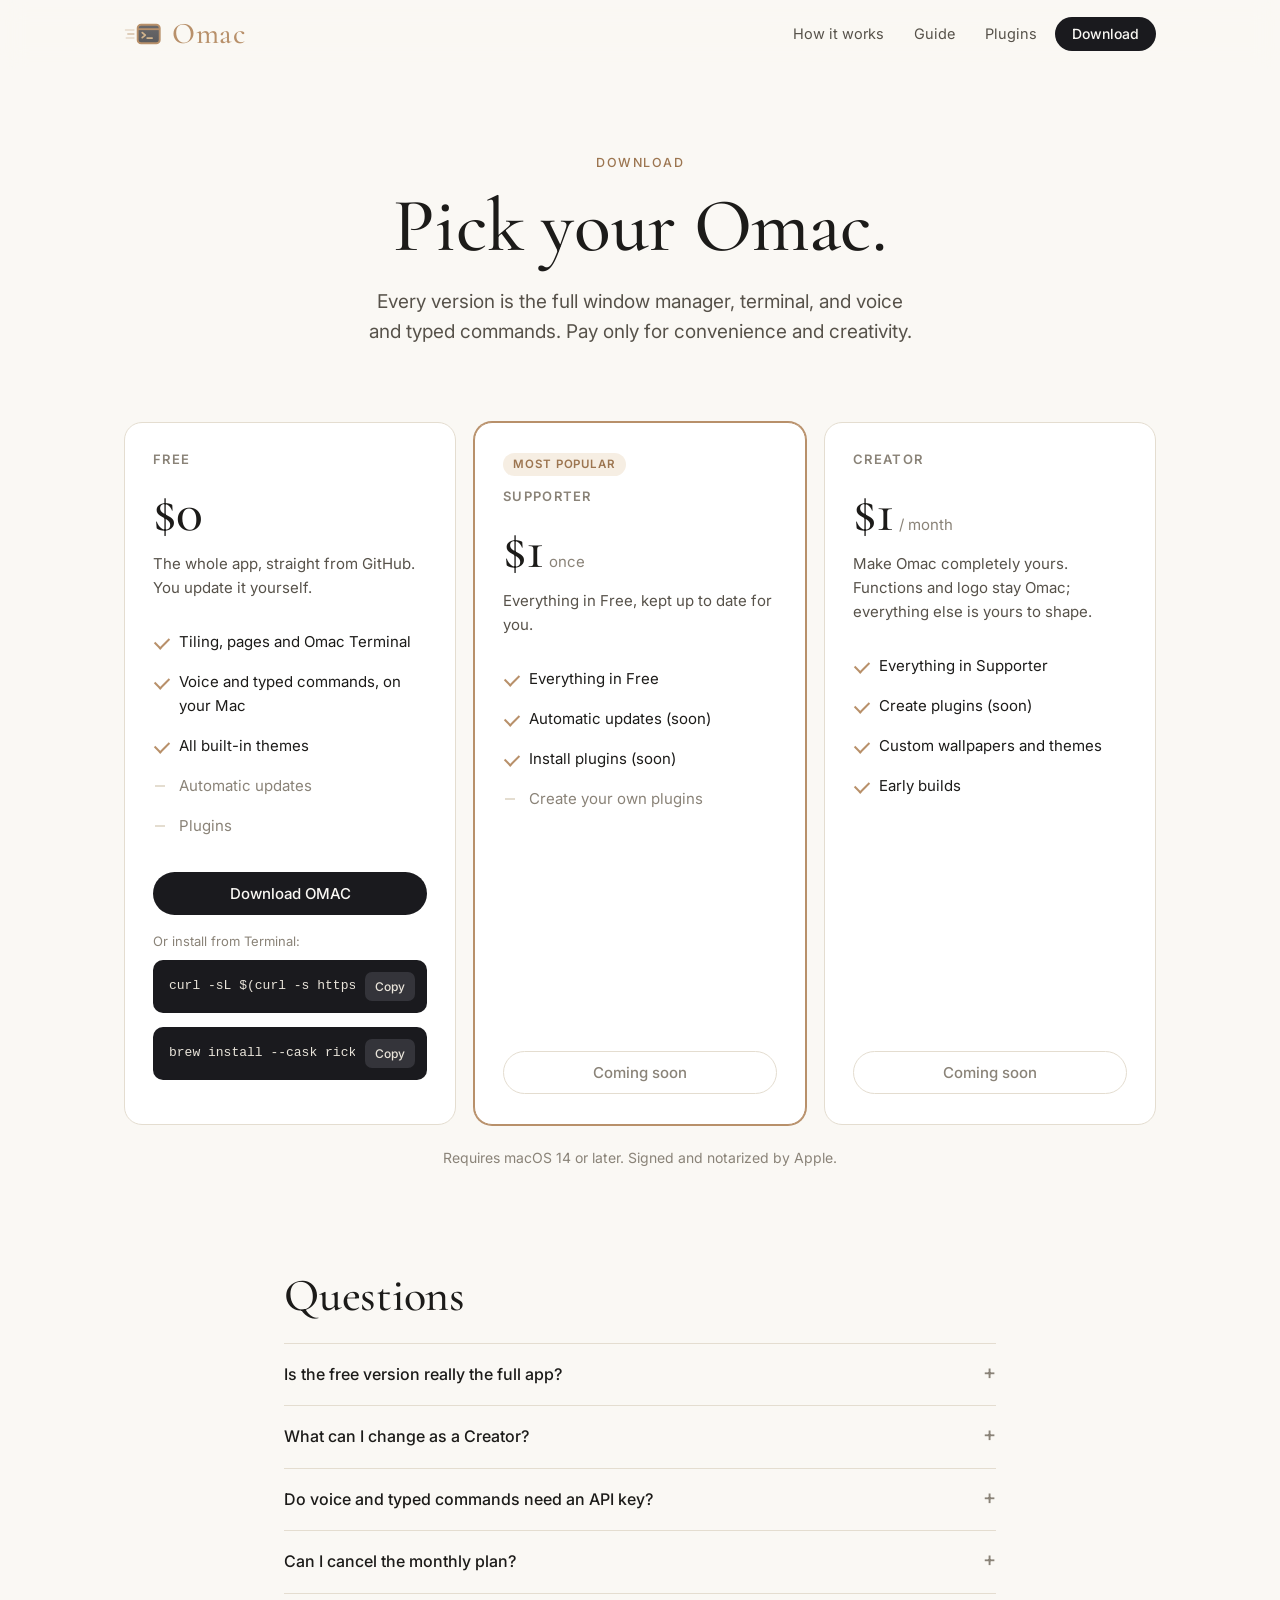
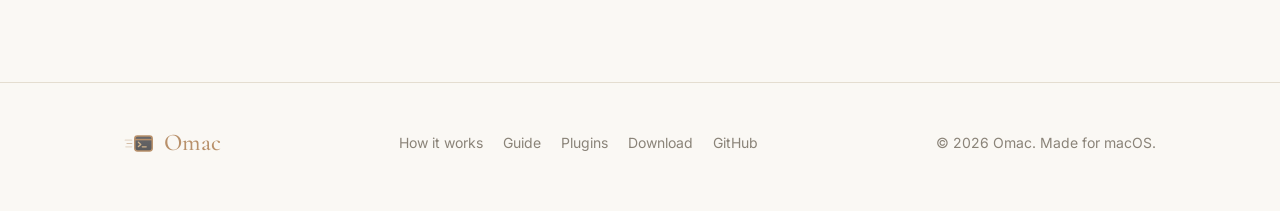
==== commit 91eab506: "How it works page (no ghost windows, two Macs, on your Mac, release testing); linked from every page" ====
--- a/download.html
+++ b/download.html
@@ -3,7 +3,7 @@
 <link rel="icon" href="assets/omac-mark-light.svg"><link rel="stylesheet" href="assets/site.css"></head><body>
 <header class="top"><div class="wrap nav">
 <a class="brand" href="index.html"><img src="assets/omac-mark-light.svg" alt=""><span>Omac</span></a>
-<nav class="links"><a href="guide.html" >Guide</a><a href="plugins.html" >Plugins</a><a class="btn btn-dark" href="download.html">Download</a></nav>
+<nav class="links"><a href="how.html" >How it works</a><a href="guide.html" >Guide</a><a href="plugins.html" >Plugins</a><a class="btn btn-dark" href="download.html">Download</a></nav>
 </div></header>
 <main>
 <div class="wrap hero" style="padding-bottom:40px">
@@ -29,14 +29,14 @@
     <div class="price">$1<small>once</small></div>
     <p class="desc">Everything in Free, kept up to date for you.</p>
     <ul><li>Everything in Free</li><li>Automatic updates (soon)</li><li>Install plugins (soon)</li><li class="no">Create your own plugins</li></ul>
-    <a class="btn btn-tan" href="https://getomac.lemonsqueezy.com/checkout/buy/ee8caa9b-859d-4a25-8bcc-181490e19bf2" style="justify-content:center;width:100%">Buy Supporter — $1</a>
+    <span class="btn btn-line" aria-disabled="true" style="justify-content:center;cursor:default;color:var(--ink-3)!important">Coming soon</span>
   </div>
   <div class="tier">
     <div class="name">Creator</div>
     <div class="price">$1<small>/ month</small></div>
     <p class="desc">Make Omac completely yours. Functions and logo stay Omac; everything else is yours to shape.</p>
     <ul><li>Everything in Supporter</li><li>Create plugins (soon)</li><li>Custom wallpapers and themes</li><li>Early builds</li></ul>
-    <a class="btn btn-dark" href="https://getomac.lemonsqueezy.com/checkout/buy/1d53c1a7-3a0c-4bc6-9d89-01c53b2e0acd" style="justify-content:center;width:100%">Buy Creator — $1/month</a>
+    <span class="btn btn-line" aria-disabled="true" style="justify-content:center;cursor:default;color:var(--ink-3)!important">Coming soon</span>
   </div>
 </div>
 <p class="muted" style="text-align:center;font-size:14px;margin-top:22px">Requires macOS 14 or later. Signed and notarized by Apple.</p>
@@ -50,4 +50,4 @@
   <details><summary>Can I cancel the monthly plan?</summary><p>Any time. You keep the app and everything you made.</p></details>
 </div></section>
 </main>
-<footer><div class="wrap row"><a class="brand" href="index.html"><img src="assets/omac-mark-light.svg" alt=""><span>Omac</span></a><nav><a href="guide.html">Guide</a><a href="plugins.html">Plugins</a><a href="download.html">Download</a><a href="https://github.com/rickndanger-ctrl/omac">GitHub</a></nav><span>© 2026 Omac. Made for macOS.</span></div></footer><script src="assets/site.js"></script></body></html>
+<footer><div class="wrap row"><a class="brand" href="index.html"><img src="assets/omac-mark-light.svg" alt=""><span>Omac</span></a><nav><a href="how.html">How it works</a><a href="guide.html">Guide</a><a href="plugins.html">Plugins</a><a href="download.html">Download</a><a href="https://github.com/rickndanger-ctrl/omac">GitHub</a></nav><span>© 2026 Omac. Made for macOS.</span></div></footer><script src="assets/site.js"></script></body></html>
